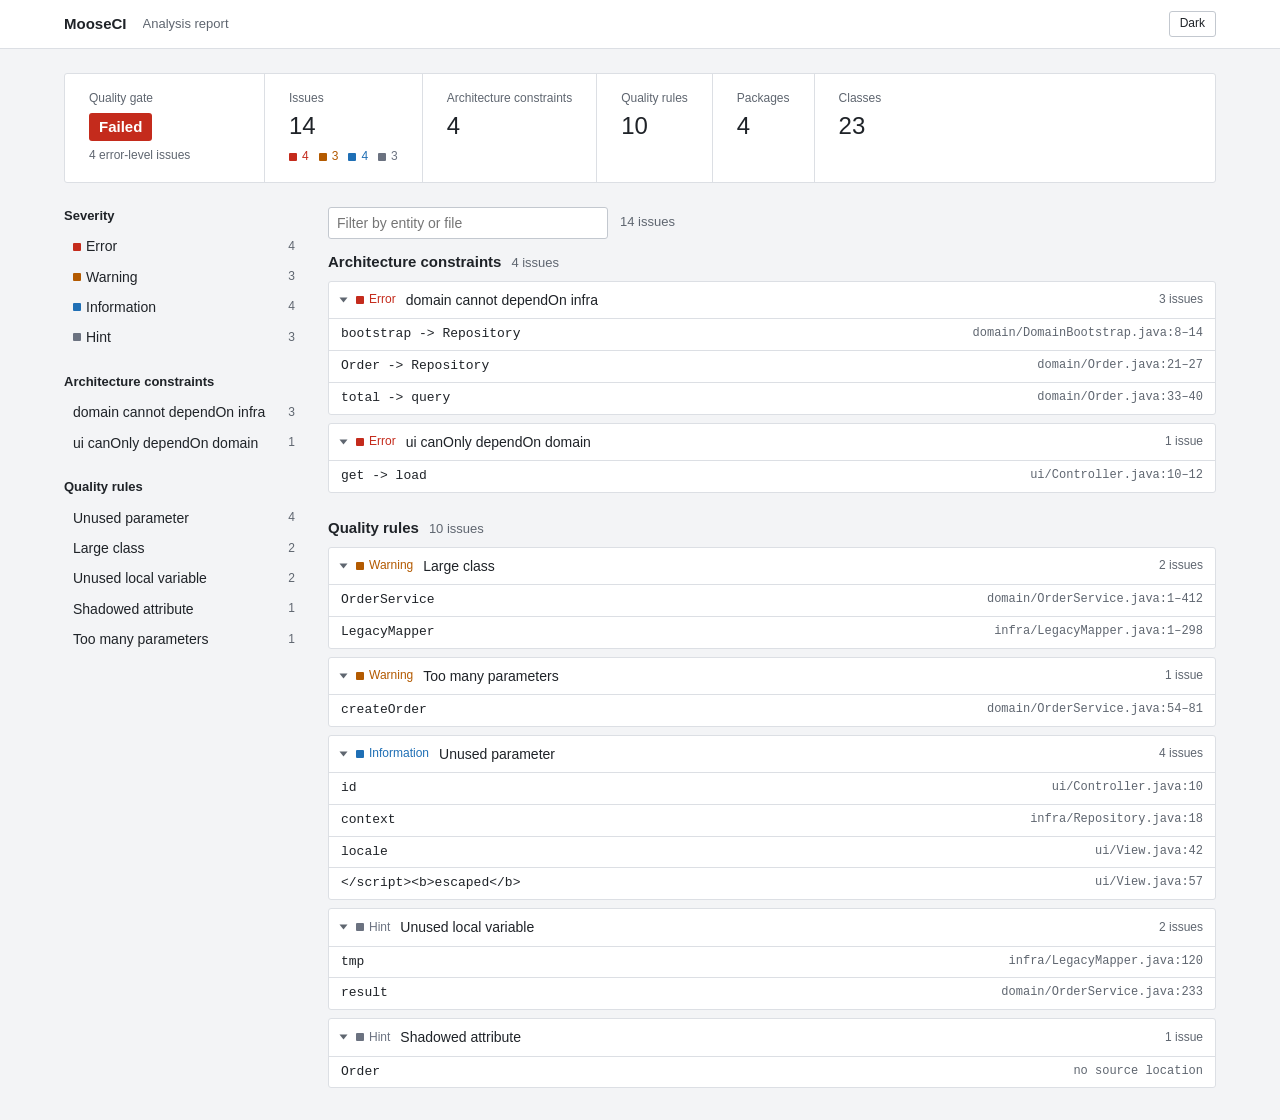
==== ressources/html-report/index.html @ 92807b24 "add html template for web report" ====
<!doctype html>
<html lang="en">
<head>
  <meta charset="utf-8">
  <meta name="viewport" content="width=device-width, initial-scale=1">
  <title>MooseCI report</title>
  <link rel="stylesheet" href="report.css">
</head>
<body>
  <header class="topbar">
    <div class="topbar-inner">
      <span class="brand">MooseCI</span>
      <span class="topbar-meta" id="meta"></span>
      <button type="button" class="theme-toggle" id="theme-toggle" aria-label="Toggle dark mode">Dark</button>
    </div>
  </header>

  <main class="page">
    <section class="summary" aria-label="Summary">
      <div class="gate" id="gate"></div>
      <dl class="measures" id="measures"></dl>
    </section>

    <section class="issues" aria-label="Issues">
      <aside class="facets" id="facets"></aside>
      <div class="issue-list">
        <div class="toolbar">
          <input type="search" id="search" placeholder="Filter by entity or file" aria-label="Filter by entity or file">
          <span class="toolbar-count" id="shown-count"></span>
          <button type="button" class="link-button" id="clear-filters" hidden>Clear filters</button>
        </div>
        <div id="rules"></div>
        <p class="empty" id="empty" hidden>No issues match the current filters.</p>
      </div>
    </section>
  </main>

  <!-- Filled by MCIHTMLReportWriter; empty during development, then sample-report.json is fetched. -->
  <script id="report" type="application/json"></script>
  <script src="report.js"></script>
</body>
</html>
---- ressources/html-report/report.css ----
:root {
  --bg: #f3f4f6;
  --surface: #ffffff;
  --surface-alt: #f8f9fa;
  --border: #dcdfe4;
  --border-strong: #c3c8cf;
  --text: #1f2328;
  --muted: #5f6670;
  --accent: #2463b0;
  --accent-soft: #e6eef8;

  --error: #c42b1c;
  --warning: #b35a00;
  --information: #1f6fb5;
  --hint: #6b7280;

  --passed: #1d7f3b;
  --failed: #c42b1c;
  --on-status: #ffffff;

  --font: -apple-system, BlinkMacSystemFont, "Segoe UI", Roboto, "Helvetica Neue", Arial, sans-serif;
  --mono: ui-monospace, SFMono-Regular, Menlo, Consolas, "Liberation Mono", monospace;
  --radius: 3px;

  color-scheme: light;
}

@media (prefers-color-scheme: dark) {
  :root:not([data-theme="light"]) {
    --bg: #15171a;
    --surface: #1d2024;
    --surface-alt: #22262b;
    --border: #2f343a;
    --border-strong: #41474f;
    --text: #e4e6e9;
    --muted: #9aa1aa;
    --accent: #6ea8eb;
    --accent-soft: #1f2d3f;

    --error: #f0736a;
    --warning: #e3a04f;
    --information: #6ea8eb;
    --hint: #9aa1aa;

    --passed: #4cb871;
    --failed: #f0736a;
    --on-status: #111317;

    color-scheme: dark;
  }
}

:root[data-theme="dark"] {
  --bg: #15171a;
  --surface: #1d2024;
  --surface-alt: #22262b;
  --border: #2f343a;
  --border-strong: #41474f;
  --text: #e4e6e9;
  --muted: #9aa1aa;
  --accent: #6ea8eb;
  --accent-soft: #1f2d3f;

  --error: #f0736a;
  --warning: #e3a04f;
  --information: #6ea8eb;
  --hint: #9aa1aa;

  --passed: #4cb871;
  --failed: #f0736a;
  --on-status: #111317;

  color-scheme: dark;
}

* {
  box-sizing: border-box;
}

body {
  margin: 0;
  background: var(--bg);
  color: var(--text);
  font: 14px/1.45 var(--font);
}

button,
input {
  font: inherit;
  color: inherit;
}

:focus-visible {
  outline: 2px solid var(--accent);
  outline-offset: 1px;
}

/* Top bar */

.topbar {
  background: var(--surface);
  border-bottom: 1px solid var(--border);
}

.topbar-inner {
  max-width: 1200px;
  margin: 0 auto;
  padding: 0 24px;
  height: 48px;
  display: flex;
  align-items: center;
  gap: 16px;
}

.brand {
  font-weight: 600;
  font-size: 15px;
}

.topbar-meta {
  color: var(--muted);
  font-size: 13px;
  flex: 1;
  min-width: 0;
  overflow: hidden;
  text-overflow: ellipsis;
  white-space: nowrap;
}

.theme-toggle {
  background: transparent;
  border: 1px solid var(--border-strong);
  border-radius: var(--radius);
  padding: 3px 10px;
  font-size: 12px;
  cursor: pointer;
}

.theme-toggle:hover {
  background: var(--surface-alt);
}

/* Page */

.page {
  max-width: 1200px;
  margin: 0 auto;
  padding: 24px;
}

/* Summary: quality gate + measures */

.summary {
  display: flex;
  background: var(--surface);
  border: 1px solid var(--border);
  border-radius: var(--radius);
  margin-bottom: 24px;
}

.gate {
  padding: 16px 24px;
  border-right: 1px solid var(--border);
  min-width: 200px;
}

.gate-label,
.measure dt {
  color: var(--muted);
  font-size: 12px;
}

.gate-status {
  display: inline-block;
  margin-top: 6px;
  padding: 3px 10px;
  border-radius: var(--radius);
  color: var(--on-status);
  font-weight: 600;
  font-size: 15px;
}

.gate-status.passed {
  background: var(--passed);
}

.gate-status.failed {
  background: var(--failed);
}

.gate-reason {
  margin-top: 6px;
  color: var(--muted);
  font-size: 12px;
}

.measures {
  display: flex;
  flex-wrap: wrap;
  margin: 0;
  flex: 1;
}

.measure {
  padding: 16px 24px;
  border-right: 1px solid var(--border);
}

.measure:last-child {
  border-right: 0;
}

.measure dd {
  margin: 2px 0 0;
  font-size: 24px;
  font-weight: 500;
  font-variant-numeric: tabular-nums;
}

.measure-breakdown {
  display: flex;
  gap: 10px;
  margin-top: 4px;
  font-size: 12px;
  color: var(--muted);
}

/* Issues layout */

.issues {
  display: grid;
  grid-template-columns: 240px minmax(0, 1fr);
  gap: 24px;
  align-items: start;
}

/* Facets */

.facet {
  margin-bottom: 20px;
}

.facet-title {
  margin: 0 0 6px;
  font-size: 13px;
  font-weight: 600;
}

.facet-item {
  display: flex;
  align-items: center;
  gap: 8px;
  width: 100%;
  padding: 4px 8px;
  background: transparent;
  border: 1px solid transparent;
  border-radius: var(--radius);
  text-align: left;
  cursor: pointer;
}

.facet-item:hover {
  background: var(--surface);
  border-color: var(--border);
}

.facet-item[aria-pressed="true"] {
  background: var(--accent-soft);
  border-color: var(--accent);
}

.facet-item:disabled {
  color: var(--muted);
  cursor: default;
  opacity: 0.6;
}

.facet-item:disabled:hover {
  background: transparent;
  border-color: transparent;
}

.facet-name {
  flex: 1;
  min-width: 0;
  overflow: hidden;
  text-overflow: ellipsis;
  white-space: nowrap;
}

.facet-count {
  color: var(--muted);
  font-size: 12px;
  font-variant-numeric: tabular-nums;
}

/* Toolbar */

.toolbar {
  display: flex;
  align-items: center;
  gap: 12px;
  margin-bottom: 12px;
}

.toolbar input {
  width: 280px;
  max-width: 100%;
  padding: 5px 8px;
  background: var(--surface);
  border: 1px solid var(--border-strong);
  border-radius: var(--radius);
}

.toolbar-count {
  color: var(--muted);
  font-size: 13px;
}

.link-button {
  background: none;
  border: 0;
  padding: 0;
  color: var(--accent);
  cursor: pointer;
  font-size: 13px;
}

.link-button:hover {
  text-decoration: underline;
}

/* Rule groups */

.rule {
  background: var(--surface);
  border: 1px solid var(--border);
  border-radius: var(--radius);
  margin-bottom: 8px;
}

.rule > summary {
  display: flex;
  align-items: center;
  gap: 10px;
  padding: 8px 12px;
  cursor: pointer;
  list-style: none;
}

.rule > summary::-webkit-details-marker {
  display: none;
}

.rule > summary::before {
  content: "";
  width: 0;
  height: 0;
  border-left: 5px solid var(--muted);
  border-top: 4px solid transparent;
  border-bottom: 4px solid transparent;
  transition: transform 0.1s;
}

.rule[open] > summary::before {
  transform: rotate(90deg);
}

.rule[open] > summary {
  border-bottom: 1px solid var(--border);
}

.rule-name {
  flex: 1;
  min-width: 0;
  font-weight: 500;
  overflow-wrap: anywhere;
}

.rule-count {
  color: var(--muted);
  font-size: 12px;
  white-space: nowrap;
}

/* Severity tag */

.severity {
  display: inline-flex;
  align-items: center;
  gap: 5px;
  font-size: 12px;
  white-space: nowrap;
}

.severity::before {
  content: "";
  width: 8px;
  height: 8px;
  border-radius: 1px;
  background: currentColor;
}

.severity-error {
  color: var(--error);
}

.severity-warning {
  color: var(--warning);
}

.severity-information {
  color: var(--information);
}

.severity-hint {
  color: var(--hint);
}

.facet-item .severity {
  flex: 1;
  min-width: 0;
  font-size: inherit;
}

.facet-item .severity .facet-name {
  color: var(--text);
}

/* Entity rows */

.entities {
  width: 100%;
  border-collapse: collapse;
}

.entities td {
  padding: 6px 12px;
  border-top: 1px solid var(--border);
  vertical-align: top;
}

.entities tr:first-child td {
  border-top: 0;
}

.entities tr:hover td {
  background: var(--surface-alt);
}

.entity {
  font-family: var(--mono);
  font-size: 13px;
  overflow-wrap: anywhere;
}

.location {
  width: 1%;
  color: var(--muted);
  font-family: var(--mono);
  font-size: 12px;
  text-align: right;
  white-space: nowrap;
}

.empty {
  padding: 24px;
  text-align: center;
  color: var(--muted);
  background: var(--surface);
  border: 1px solid var(--border);
  border-radius: var(--radius);
}

/* Phone width */

@media (max-width: 760px) {
  .topbar-inner,
  .page {
    padding-left: 16px;
    padding-right: 16px;
  }

  .summary {
    flex-direction: column;
  }

  .gate {
    border-right: 0;
    border-bottom: 1px solid var(--border);
  }

  .measure {
    flex: 1 1 50%;
    border-bottom: 1px solid var(--border);
  }

  .issues {
    grid-template-columns: minmax(0, 1fr);
  }

  .toolbar {
    flex-wrap: wrap;
  }

  .toolbar input {
    width: 100%;
  }

  .location {
    white-space: normal;
    text-align: left;
  }

  .entities tr {
    display: flex;
    flex-direction: column;
  }

  .entities td {
    width: auto;
    border-top: 0;
    padding-top: 2px;
    padding-bottom: 2px;
  }

  .entities td.entity {
    border-top: 1px solid var(--border);
    padding-top: 6px;
  }

  .entities td.location {
    padding-bottom: 6px;
  }
}

/* Architecture / quality sections */

.category + .category {
  margin-top: 24px;
}

.category-title {
  display: flex;
  align-items: baseline;
  gap: 10px;
  margin: 0 0 8px;
  font-size: 15px;
  font-weight: 600;
}

.category-count {
  color: var(--muted);
  font-size: 13px;
  font-weight: 400;
}
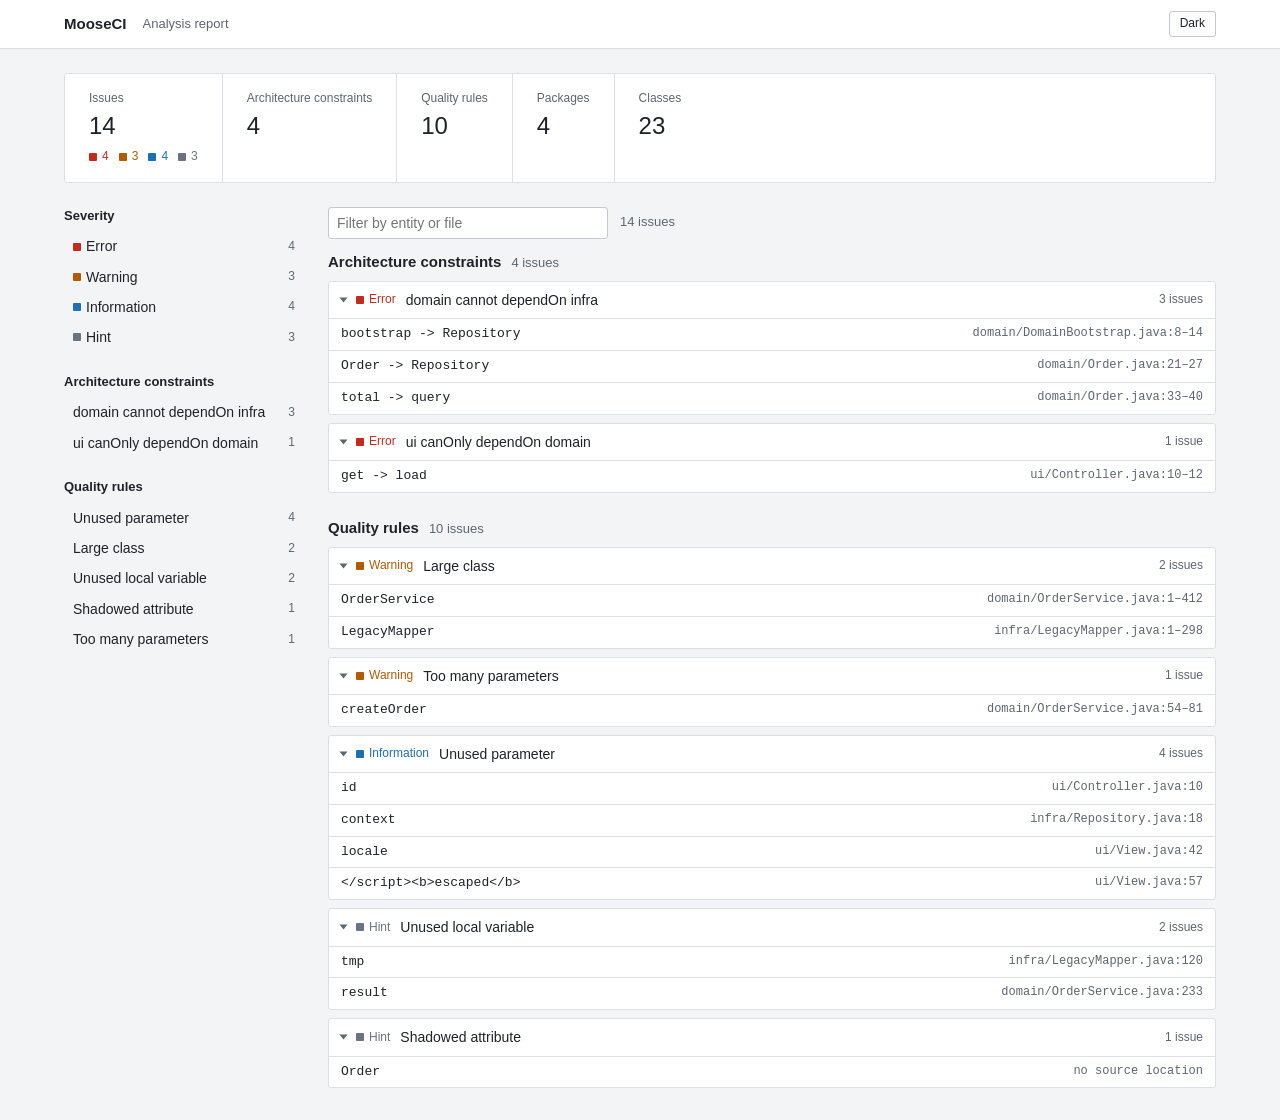
==== commit 0fbc33ee: "split js to components" ====
--- a/ressources/html-report/index.html
+++ b/ressources/html-report/index.html
@@ -17,7 +17,6 @@
 
   <main class="page">
     <section class="summary" aria-label="Summary">
-      <div class="gate" id="gate"></div>
       <dl class="measures" id="measures"></dl>
     </section>
 
@@ -35,8 +34,17 @@
     </section>
   </main>
 
-  <!-- Filled by MCIHTMLReportWriter; empty during development, then sample-report.json is fetched. -->
+  <!-- Filled by MCIHTMLReportWriter; empty during development, then sample-report.js provides the data. -->
   <script id="report" type="application/json"></script>
-  <script src="report.js"></script>
+  <script src="sample-report.js"></script>
+
+  <!-- Order matters: each file adds to window.MooseCIReport, main.js runs last. -->
+  <script src="js/data.js"></script>
+  <script src="js/dom.js"></script>
+  <script src="js/summary.js"></script>
+  <script src="js/facets.js"></script>
+  <script src="js/issues.js"></script>
+  <script src="js/theme.js"></script>
+  <script src="js/main.js"></script>
 </body>
 </html>
--- a/ressources/html-report/report.css
+++ b/ressources/html-report/report.css
@@ -14,9 +14,6 @@
   --information: #1f6fb5;
   --hint: #6b7280;
 
-  --passed: #1d7f3b;
-  --failed: #c42b1c;
-  --on-status: #ffffff;
 
   --font: -apple-system, BlinkMacSystemFont, "Segoe UI", Roboto, "Helvetica Neue", Arial, sans-serif;
   --mono: ui-monospace, SFMono-Regular, Menlo, Consolas, "Liberation Mono", monospace;
@@ -42,9 +39,6 @@
     --information: #6ea8eb;
     --hint: #9aa1aa;
 
-    --passed: #4cb871;
-    --failed: #f0736a;
-    --on-status: #111317;
 
     color-scheme: dark;
   }
@@ -66,9 +60,6 @@
   --information: #6ea8eb;
   --hint: #9aa1aa;
 
-  --passed: #4cb871;
-  --failed: #f0736a;
-  --on-status: #111317;
 
   color-scheme: dark;
 }
@@ -148,7 +139,7 @@
   padding: 24px;
 }
 
-/* Summary: quality gate + measures */
+/* Summary: measures */
 
 .summary {
   display: flex;
@@ -158,38 +149,7 @@
   margin-bottom: 24px;
 }
 
-.gate {
-  padding: 16px 24px;
-  border-right: 1px solid var(--border);
-  min-width: 200px;
-}
-
-.gate-label,
 .measure dt {
-  color: var(--muted);
-  font-size: 12px;
-}
-
-.gate-status {
-  display: inline-block;
-  margin-top: 6px;
-  padding: 3px 10px;
-  border-radius: var(--radius);
-  color: var(--on-status);
-  font-weight: 600;
-  font-size: 15px;
-}
-
-.gate-status.passed {
-  background: var(--passed);
-}
-
-.gate-status.failed {
-  background: var(--failed);
-}
-
-.gate-reason {
-  margin-top: 6px;
   color: var(--muted);
   font-size: 12px;
 }
@@ -485,11 +445,6 @@
     flex-direction: column;
   }
 
-  .gate {
-    border-right: 0;
-    border-bottom: 1px solid var(--border);
-  }
-
   .measure {
     flex: 1 1 50%;
     border-bottom: 1px solid var(--border);
